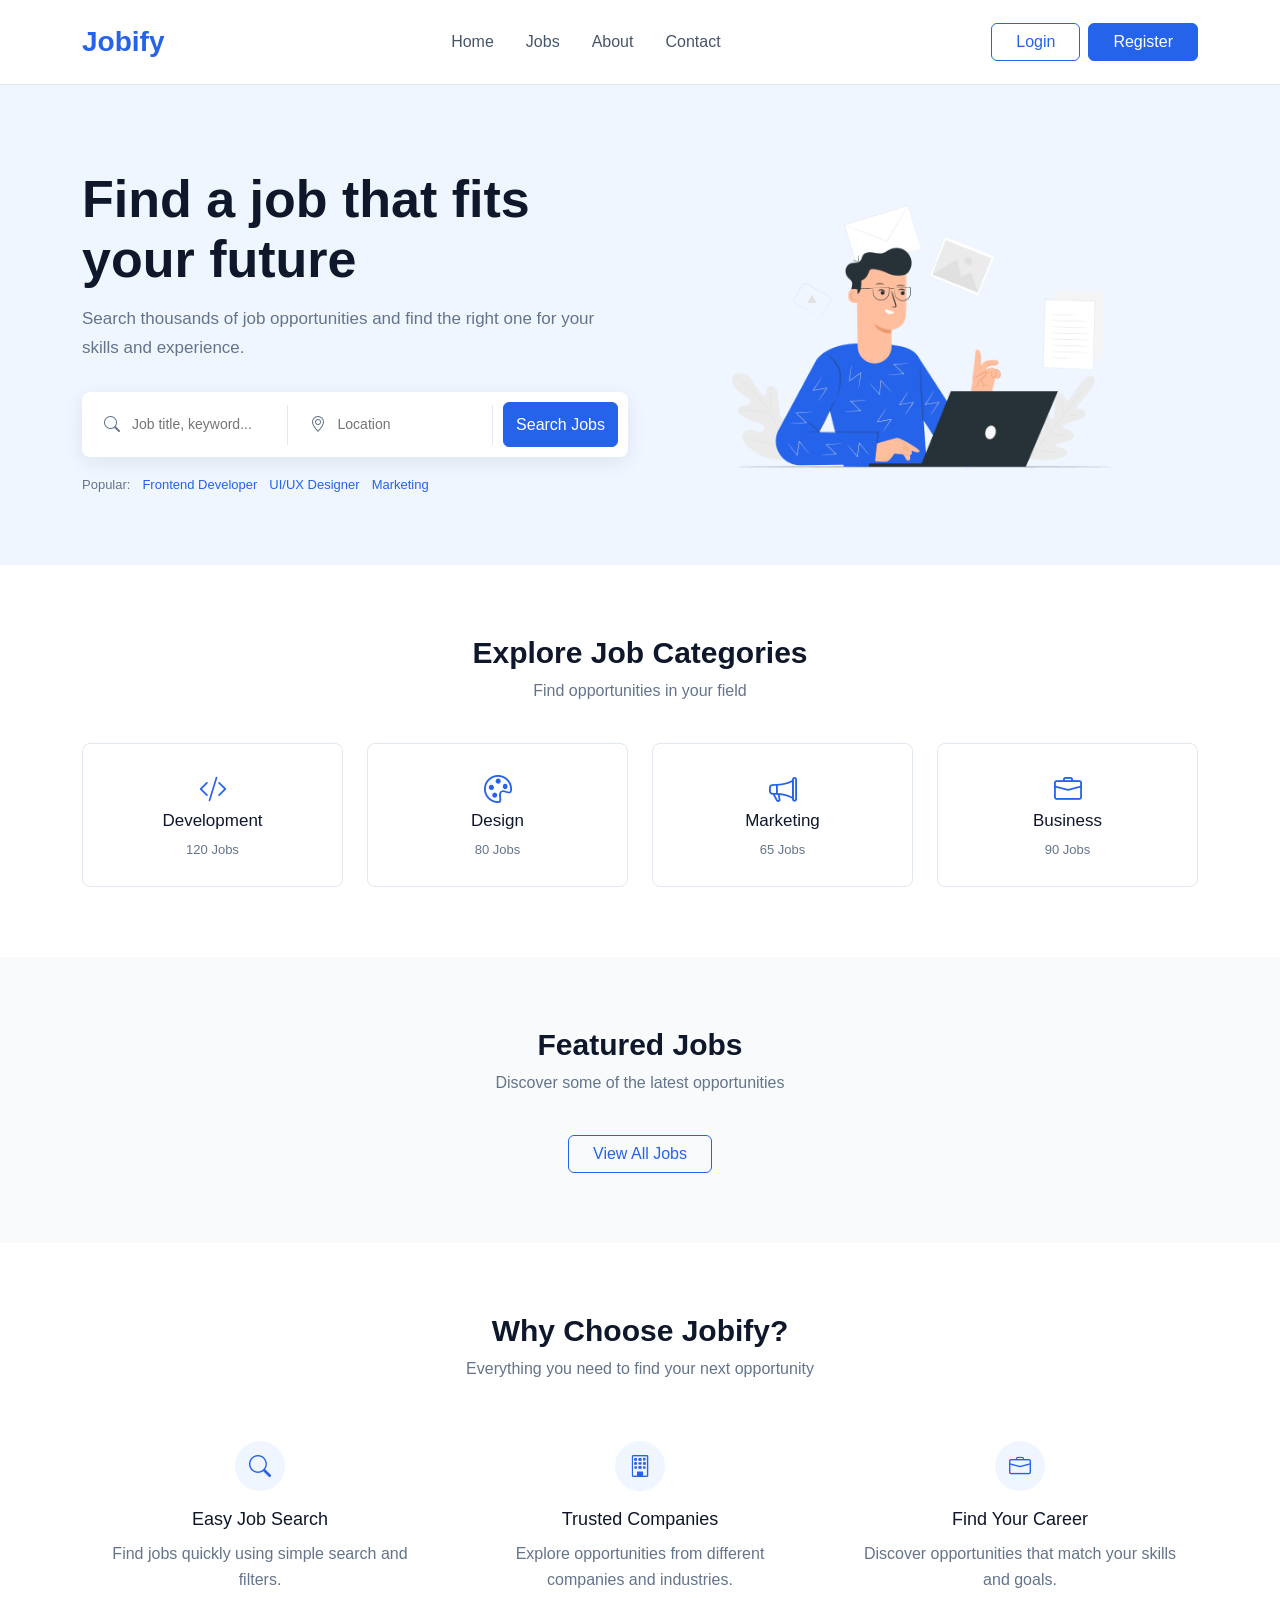
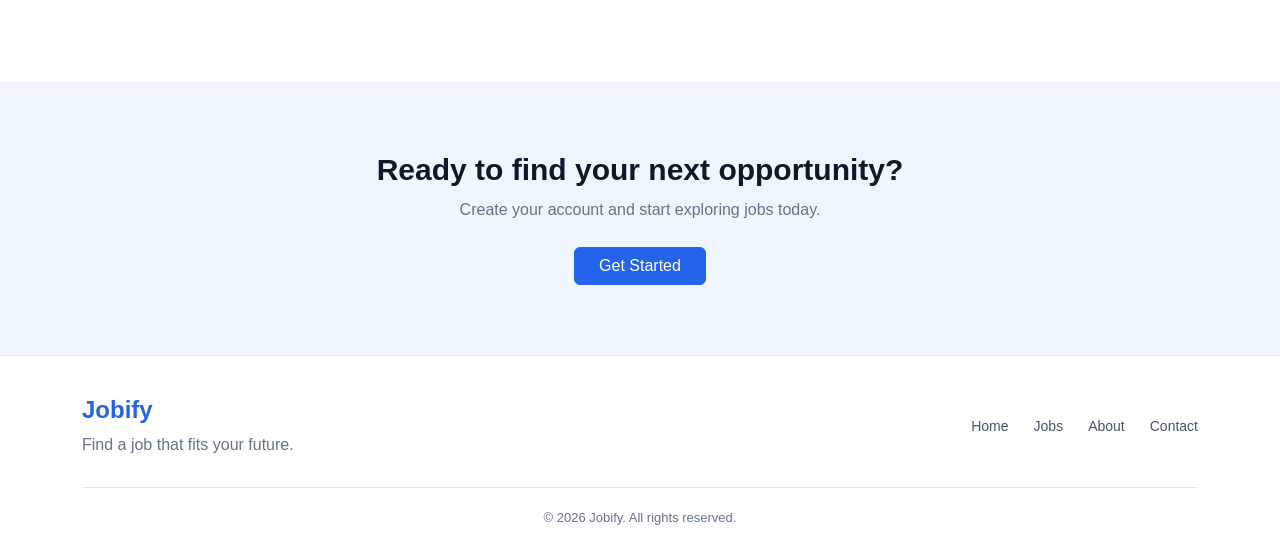
==== index.html @ fd8e952a "Add Jobify job board front-end Static job board built with HTML, CSS, Bootstrap 5 and vanilla JavaSc" ====
<!DOCTYPE html>
<html lang="en">

<head>
    <meta charset="UTF-8">
    <meta name="viewport" content="width=device-width, initial-scale=1.0">
    <title>Jobify</title>
    <link href="https://cdn.jsdelivr.net/npm/bootstrap@5.3.8/dist/css/bootstrap.min.css" rel="stylesheet">
    <link rel="stylesheet" href="https://cdn.jsdelivr.net/npm/bootstrap-icons@1.13.1/font/bootstrap-icons.min.css">
    <link rel="stylesheet" href="style.css">
</head>

<body>

    <nav class="navbar navbar-expand-lg bg-white py-3">
        <div class="container">
            <a class="navbar-brand fw-bold fs-3 text-primary" href="index.html">
                Jobify
            </a>

            <button class="navbar-toggler" type="button" data-bs-toggle="collapse" data-bs-target="#navbarNav">
                <span class="navbar-toggler-icon"></span>
            </button>

            <div class="collapse navbar-collapse" id="navbarNav">
                <ul class="navbar-nav mx-auto">
                    <li class="nav-item">
                        <a class="nav-link" href="index.html">Home</a>
                    </li>
                    <li class="nav-item">
                        <a class="nav-link" href="jobs.html">Jobs</a>
                    </li>
                    <li class="nav-item">
                        <a class="nav-link" href="about.html">About</a>
                    </li>
                    <li class="nav-item">
                        <a class="nav-link" href="contact.html">Contact</a>
                    </li>
                </ul>

                <div class="d-flex gap-2" id="authLinks">
                    <a href="login.html" class="btn btn-outline-primary px-4">Login</a>
                    <a href="register.html" class="btn btn-primary px-4">Register</a>
                </div>
            </div>
        </div>
    </nav>
    <section class="hero">
        <div class="container">
            <div class="row align-items-center">
                <div class="col-lg-6">
                    <h1>Find a job that fits your future</h1>

                    <p>
                        Search thousands of job opportunities and find the right one for your skills and experience.
                    </p>

                    <div class="search-box">
                        <div class="search-input">
                            <i class="bi bi-search"></i>
                            <input type="text" id="jobSearch" placeholder="Job title, keyword...">
                        </div>

                        <div class="search-input">
                            <i class="bi bi-geo-alt"></i>
                            <input type="text" placeholder="Location">
                        </div>

                        <button class="btn btn-primary" id="searchButton">
                            Search Jobs
                        </button>
                    </div>

                    <div class="popular-searches">
                        <span>Popular:</span>
                        <a href="#">Frontend Developer</a>
                        <a href="#">UI/UX Designer</a>
                        <a href="#">Marketing</a>
                    </div>
                </div>

                <div class="col-lg-6">
                    <div class="hero-image">
                        <img src="assets/hero.jpg" alt="Job search">
                    </div>
                </div>
            </div>
        </div>
    </section>
    <section class="categories-section">
        <div class="container">
            <div class="section-heading">
                <h2>Explore Job Categories</h2>
                <p>Find opportunities in your field</p>
            </div>

            <div class="row g-4">
                <div class="col-md-3 col-6">
                    <div class="category-card">
                        <i class="bi bi-code-slash"></i>
                        <h5>Development</h5>
                        <span>120 Jobs</span>
                    </div>
                </div>

                <div class="col-md-3 col-6">
                    <div class="category-card">
                        <i class="bi bi-palette"></i>
                        <h5>Design</h5>
                        <span>80 Jobs</span>
                    </div>
                </div>

                <div class="col-md-3 col-6">
                    <div class="category-card">
                        <i class="bi bi-megaphone"></i>
                        <h5>Marketing</h5>
                        <span>65 Jobs</span>
                    </div>
                </div>

                <div class="col-md-3 col-6">
                    <div class="category-card">
                        <i class="bi bi-briefcase"></i>
                        <h5>Business</h5>
                        <span>90 Jobs</span>
                    </div>
                </div>
            </div>
        </div>
    </section>

    <section class="featured-section">
        <div class="container">
            <div class="section-heading">
                <h2>Featured Jobs</h2>
                <p>Discover some of the latest opportunities</p>
            </div>

            <div class="row g-4" id="featuredJobs"></div>

            <div class="text-center mt-4">
                <a href="jobs.html" class="btn btn-outline-primary px-4">
                    View All Jobs
                </a>
            </div>
        </div>
    </section>

    <section class="why-section">
        <div class="container">
            <div class="section-heading">
                <h2>Why Choose Jobify?</h2>
                <p>Everything you need to find your next opportunity</p>
            </div>

            <div class="row g-4">
                <div class="col-md-4">
                    <div class="why-card">
                        <i class="bi bi-search"></i>
                        <h5>Easy Job Search</h5>
                        <p>Find jobs quickly using simple search and filters.</p>
                    </div>
                </div>

                <div class="col-md-4">
                    <div class="why-card">
                        <i class="bi bi-building"></i>
                        <h5>Trusted Companies</h5>
                        <p>Explore opportunities from different companies and industries.</p>
                    </div>
                </div>

                <div class="col-md-4">
                    <div class="why-card">
                        <i class="bi bi-briefcase"></i>
                        <h5>Find Your Career</h5>
                        <p>Discover opportunities that match your skills and goals.</p>
                    </div>
                </div>
            </div>
        </div>
    </section>

    <section class="cta-section">
        <div class="container">
            <div class="cta-content">
                <h2>Ready to find your next opportunity?</h2>
                <p>Create your account and start exploring jobs today.</p>
                <a href="register.html" class="btn btn-primary px-4">
                    Get Started
                </a>
            </div>
        </div>
    </section>

    <footer class="footer">
        <div class="container">
            <div class="footer-content">
                <div>
                    <h4>Jobify</h4>
                    <p>Find a job that fits your future.</p>
                </div>

                <div class="footer-links">
                    <a href="index.html">Home</a>
                    <a href="jobs.html">Jobs</a>
                    <a href="about.html">About</a>
                    <a href="contact.html">Contact</a>
                </div>
            </div>

            <div class="footer-bottom">
                <p>© 2026 Jobify. All rights reserved.</p>
            </div>
        </div>
    </footer>

    <script src="https://cdn.jsdelivr.net/npm/bootstrap@5.3.8/dist/js/bootstrap.bundle.min.js"></script>
    <script src="script.js"></script>

</body>

</html>
---- style.css ----
body {
    background-color: #f8fafc;
    color: #0f172a;
    font-family: Arial, sans-serif;
}

.navbar {
    border-bottom: 1px solid #e2e8f0;
}

.navbar-brand {
    color: #2563eb !important;
}

.nav-link {
    color: #475569;
    font-weight: 500;
    margin: 0 8px;
}

.nav-link:hover,
.nav-link.active {
    color: #2563eb;
}

.btn-primary {
    background-color: #2563eb;
    border-color: #2563eb;
}

.btn-primary:hover {
    background-color: #1d4ed8;
    border-color: #1d4ed8;
}

.btn-outline-primary {
    color: #2563eb;
    border-color: #2563eb;
}

.btn-outline-primary:hover {
    background-color: #2563eb;
    border-color: #2563eb;
}

.hero {
    background-color: #eff6ff;
    padding: 20px 0;
}

.hero-label {
    color: #2563eb;
    font-size: 15px;
    font-weight: 600;
}

.hero h1 {
    font-size: 52px;
    font-weight: 700;
    line-height: 1.15;
    margin: 15px 0;
    max-width: 600px;
}

.hero p {
    color: #64748b;
    font-size: 17px;
    line-height: 1.7;
    max-width: 540px;
    margin-bottom: 30px;
}

.search-box {
    background-color: white;
    padding: 10px;
    border-radius: 8px;
    display: flex;
    align-items: center;
    gap: 10px;
    max-width: 700px;
    box-shadow: 0 5px 20px rgba(15, 23, 42, 0.08);
}

.search-input {
    display: flex;
    align-items: center;
    gap: 10px;
    padding: 8px 12px;
    flex: 1;
    border-right: 1px solid #e2e8f0;
}

.search-input i {
    color: #64748b;
}

.search-input input {
    border: none;
    outline: none;
    width: 100%;
    font-size: 14px;
}

.search-box .btn {
    height: 45px;
    white-space: nowrap;
}

.popular-searches {
    display: flex;
    gap: 12px;
    align-items: center;
    margin-top: 18px;
    font-size: 13px;
}

.popular-searches span {
    color: #64748b;
}

.popular-searches a {
    color: #2563eb;
    text-decoration: none;
}

.hero-image {
    width: 100%;
    display: flex;
    align-items: center;
    justify-content: center;
}

.hero-image img {
    max-width: 100%;
    max-height: 440px;
    width: auto;
    height: auto;
    object-fit: contain;
    display: block;
}

@media (max-width: 991px) {
    .hero {
        padding: 60px 0;
    }

    .hero h1 {
        font-size: 42px;
    }

    .hero-image {
        margin-top: 50px;
    }

    .hero-image img {
        max-height: 360px;
    }
}

@media (max-width: 767px) {
    .hero h1 {
        font-size: 36px;
    }

    .search-box {
        flex-direction: column;
        align-items: stretch;
    }

    .search-input {
        border-right: none;
        border-bottom: 1px solid #e2e8f0;
    }

    .search-box .btn {
        width: 100%;
    }

    .popular-searches {
        flex-wrap: wrap;
    }

    .hero-image img {
        max-height: 280px;
    }
}

.auth-page {
    min-height: calc(100vh - 73px);
    display: flex;
    align-items: center;
    justify-content: center;
    padding: 50px 20px;
    background-color: #f8fafc;
}

.auth-card {
    width: 100%;
    max-width: 460px;
    background-color: #ffffff;
    padding: 40px;
    border: 1px solid #e2e8f0;
    border-radius: 10px;
}

.auth-card h1 {
    font-size: 28px;
    font-weight: 700;
    margin-bottom: 8px;
}

.auth-card p {
    color: #64748b;
}

.auth-card .form-label {
    font-weight: 500;
    color: #334155;
}

.auth-card .form-control {
    height: 46px;
    border-color: #cbd5e1;
}

.auth-card .form-control:focus {
    border-color: #2563eb;
    box-shadow: 0 0 0 3px rgba(37, 99, 235, 0.1);
}

.auth-card .btn {
    height: 46px;
}

.auth-link {
    color: #2563eb;
    text-decoration: none;
}

.auth-link:hover {
    text-decoration: underline;
}

@media (max-width: 576px) {
    .auth-card {
        padding: 30px 20px;
    }

    .auth-page {
        padding: 30px 15px;
    }
}

.jobs-section {
    padding: 60px 0;
    background-color: #f8fafc;
    min-height: calc(100vh - 73px);
}

.jobs-header {
    margin-bottom: 35px;
}

.jobs-header h1 {
    font-size: 38px;
    font-weight: 700;
    margin-bottom: 10px;
}

.jobs-header p {
    color: #64748b;
    margin: 0;
}

.job-search {
    background-color: #ffffff;
    padding: 18px;
    border: 1px solid #e2e8f0;
    border-radius: 8px;
    margin-bottom: 40px;
}

.search-field {
    height: 42px;
    display: flex;
    align-items: center;
    gap: 10px;
    padding: 0 12px;
    border: 1px solid #dee2e6;
    border-radius: 6px;
}

.search-field i {
    color: #64748b;
}

.search-field input {
    width: 100%;
    border: none;
    outline: none;
    font-size: 14px;
}

.job-search .form-select {
    height: 42px;
}

.jobs-top {
    display: flex;
    justify-content: space-between;
    align-items: center;
    margin-bottom: 20px;
}

.jobs-top h4 {
    margin: 0;
    font-weight: 600;
}

.jobs-top span {
    color: #64748b;
    font-size: 14px;
}

.job-card {
    height: 100%;
    background-color: #ffffff;
    border: 1px solid #e2e8f0;
    border-radius: 8px;
    padding: 24px;
    transition: 0.2s;
}

.job-card:hover {
    border-color: #2563eb;
    transform: translateY(-3px);
}

.job-card {
    height: 100%;
    background-color: #ffffff;
    border: 1px solid #e2e8f0;
    border-radius: 8px;
    padding: 24px;
    transition: 0.2s;
}

.job-card:hover {
    border-color: #2563eb;
    transform: translateY(-2px);
}

.job-card h5 {
    font-size: 19px;
    font-weight: 600;
    margin-bottom: 6px;
}

.company-name {
    color: #64748b;
    font-size: 14px;
}

.job-info {
    display: flex;
    gap: 18px;
    margin: 20px 0;
}

.job-info span {
    color: #64748b;
    font-size: 14px;
}

.job-info i {
    color: #2563eb;
    margin-right: 5px;
}

.job-salary {
    font-weight: 600;
    color: #0f172a;
    margin-bottom: 18px;
}

.job-card .btn {
    width: 100%;
}

.job-card h5 {
    font-size: 18px;
    font-weight: 600;
    margin: 20px 0 6px;
}

.company-name {
    color: #64748b;
    font-size: 14px;
}

.job-info {
    display: flex;
    flex-wrap: wrap;
    gap: 15px;
    margin: 18px 0;
}

.job-info span {
    color: #64748b;
    font-size: 13px;
}

.job-info i {
    color: #2563eb;
    margin-right: 4px;
}

.job-salary {
    font-weight: 600;
    color: #0f172a;
    margin-bottom: 18px;
}

.job-card .btn {
    width: 100%;
}

@media (max-width: 767px) {
    .jobs-section {
        padding: 40px 0;
    }

    .jobs-header h1 {
        font-size: 32px;
    }

    .jobs-top {
        align-items: flex-start;
        gap: 10px;
    }
}

.job-details-section {
    min-height: calc(100vh - 73px);
    background-color: #f8fafc;
    padding: 50px 0;
}

.back-link {
    display: inline-block;
    color: #2563eb;
    text-decoration: none;
    margin-bottom: 25px;
}

.job-details-card {
    background-color: #ffffff;
    border: 1px solid #e2e8f0;
    border-radius: 8px;
    padding: 40px;
}

.job-details-header {
    display: flex;
    justify-content: space-between;
    align-items: center;
    gap: 20px;
}

.job-details-header h1 {
    font-size: 32px;
    font-weight: 700;
    margin-bottom: 6px;
}

.job-details-header p {
    color: #64748b;
    margin: 0;
}

.job-details-info {
    display: flex;
    flex-wrap: wrap;
    gap: 25px;
    margin: 30px 0;
}

.job-details-info span {
    color: #64748b;
}

.job-details-info i {
    color: #2563eb;
    margin-right: 6px;
}

.job-description {
    max-width: 850px;
}

.job-description h3 {
    font-size: 20px;
    font-weight: 600;
    margin: 25px 0 12px;
}

.job-description p,
.job-description li {
    color: #64748b;
    line-height: 1.7;
}

@media (max-width: 767px) {
    .job-details-card {
        padding: 25px;
    }

    .job-details-header {
        flex-direction: column;
        align-items: flex-start;
    }

    .job-details-header h1 {
        font-size: 26px;
    }
}

.categories-section,
.featured-section,
.why-section {
    padding: 70px 0;
    background-color: #ffffff;
}

.featured-section {
    background-color: #f8fafc;
}

.section-heading {
    text-align: center;
    margin-bottom: 40px;
}

.section-heading h2 {
    font-size: 30px;
    font-weight: 700;
    margin-bottom: 8px;
}

.section-heading p {
    color: #64748b;
    margin: 0;
}

.category-card {
    text-align: center;
    padding: 25px 15px;
    border: 1px solid #e2e8f0;
    border-radius: 8px;
    background-color: #ffffff;
    transition: 0.2s;
}

.category-card:hover {
    border-color: #2563eb;
    transform: translateY(-2px);
}

.category-card i {
    color: #2563eb;
    font-size: 28px;
    margin-bottom: 15px;
}

.category-card h5 {
    font-size: 17px;
    margin-bottom: 6px;
}

.category-card span {
    color: #64748b;
    font-size: 13px;
}

.featured-section .job-card {
    background-color: #ffffff;
}

.why-card {
    text-align: center;
    padding: 20px;
}

.why-card i {
    display: inline-flex;
    align-items: center;
    justify-content: center;
    width: 50px;
    height: 50px;
    background-color: #eff6ff;
    color: #2563eb;
    border-radius: 50%;
    font-size: 22px;
    margin-bottom: 18px;
}

.why-card h5 {
    font-size: 18px;
    margin-bottom: 10px;
}

.why-card p {
    color: #64748b;
    line-height: 1.6;
    margin: 0;
}

.cta-section {
    padding: 70px 0;
    background-color: #eff6ff;
}

.cta-content {
    text-align: center;
}

.cta-content h2 {
    font-size: 30px;
    font-weight: 700;
    margin-bottom: 10px;
}

.cta-content p {
    color: #64748b;
    margin-bottom: 25px;
}

.footer {
    background-color: #ffffff;
    border-top: 1px solid #e2e8f0;
    padding: 40px 0 20px;
}

.footer-content {
    display: flex;
    justify-content: space-between;
    align-items: center;
    gap: 30px;
}

.footer h4 {
    color: #2563eb;
    font-weight: 700;
    margin-bottom: 8px;
}

.footer p {
    color: #64748b;
    margin: 0;
}

.footer-links {
    display: flex;
    gap: 25px;
}

.footer-links a {
    color: #475569;
    text-decoration: none;
    font-size: 14px;
}

.footer-links a:hover {
    color: #2563eb;
}

.footer-bottom {
    border-top: 1px solid #e2e8f0;
    margin-top: 30px;
    padding-top: 20px;
    text-align: center;
}

.footer-bottom p {
    font-size: 13px;
}

@media (max-width: 767px) {

    .categories-section,
    .featured-section,
    .why-section,
    .cta-section {
        padding: 50px 0;
    }

    .section-heading h2,
    .cta-content h2 {
        font-size: 26px;
    }

    .footer-content {
        flex-direction: column;
        align-items: flex-start;
    }

    .footer-links {
        flex-wrap: wrap;
        gap: 15px;
    }
}

.about-section {
    padding: 70px 0;
    background-color: #f8fafc;
    min-height: calc(100vh - 73px);
}

.about-content {
    max-width: 800px;
    margin: 0 auto;
    text-align: center;
}

.about-content h1 {
    font-size: 38px;
    font-weight: 700;
    margin-bottom: 20px;
}

.about-content p {
    color: #64748b;
    line-height: 1.7;
}

.about-card {
    height: 100%;
    background-color: #ffffff;
    border: 1px solid #e2e8f0;
    border-radius: 8px;
    padding: 30px;
    text-align: center;
}

.about-card i {
    color: #2563eb;
    font-size: 28px;
    margin-bottom: 18px;
}

.about-card h5 {
    font-weight: 600;
    margin-bottom: 10px;
}

.about-card p {
    color: #64748b;
    line-height: 1.6;
    margin: 0;
}

.about-stats {
    display: flex;
    justify-content: space-around;
    text-align: center;
    margin-top: 70px;
}

.about-stats h3 {
    color: #2563eb;
    font-size: 30px;
    font-weight: 700;
    margin-bottom: 5px;
}

.about-stats span {
    color: #64748b;
}

.contact-section {
    padding: 70px 0;
    background-color: #f8fafc;
    min-height: calc(100vh - 73px);
}

.contact-section .section-heading {
    margin-bottom: 50px;
}

.contact-section .section-heading h1 {
    font-size: 38px;
    font-weight: 700;
}

.contact-section .section-heading p {
    color: #64748b;
}

.contact-info h3 {
    font-size: 24px;
    font-weight: 600;
    margin-bottom: 15px;
}

.contact-info>p {
    color: #64748b;
    line-height: 1.7;
    margin-bottom: 30px;
}

.contact-item {
    display: flex;
    gap: 15px;
    margin-bottom: 25px;
}

.contact-item i {
    color: #2563eb;
    font-size: 20px;
}

.contact-item h6 {
    margin-bottom: 5px;
    font-weight: 600;
}

.contact-item p {
    color: #64748b;
    margin: 0;
}

.contact-form-card {
    background-color: #ffffff;
    border: 1px solid #e2e8f0;
    border-radius: 8px;
    padding: 35px;
}

.contact-form-card .form-control {
    border-color: #cbd5e1;
}

.contact-form-card .form-control:focus {
    border-color: #2563eb;
    box-shadow: 0 0 0 3px rgba(37, 99, 235, 0.1);
}

@media (max-width: 767px) {

    .about-section,
    .contact-section {
        padding: 50px 0;
    }

    .about-content h1,
    .contact-section .section-heading h1 {
        font-size: 32px;
    }

    .about-stats {
        flex-direction: column;
        gap: 30px;
        margin-top: 50px;
    }

    .contact-form-card {
        padding: 25px;
    }
}
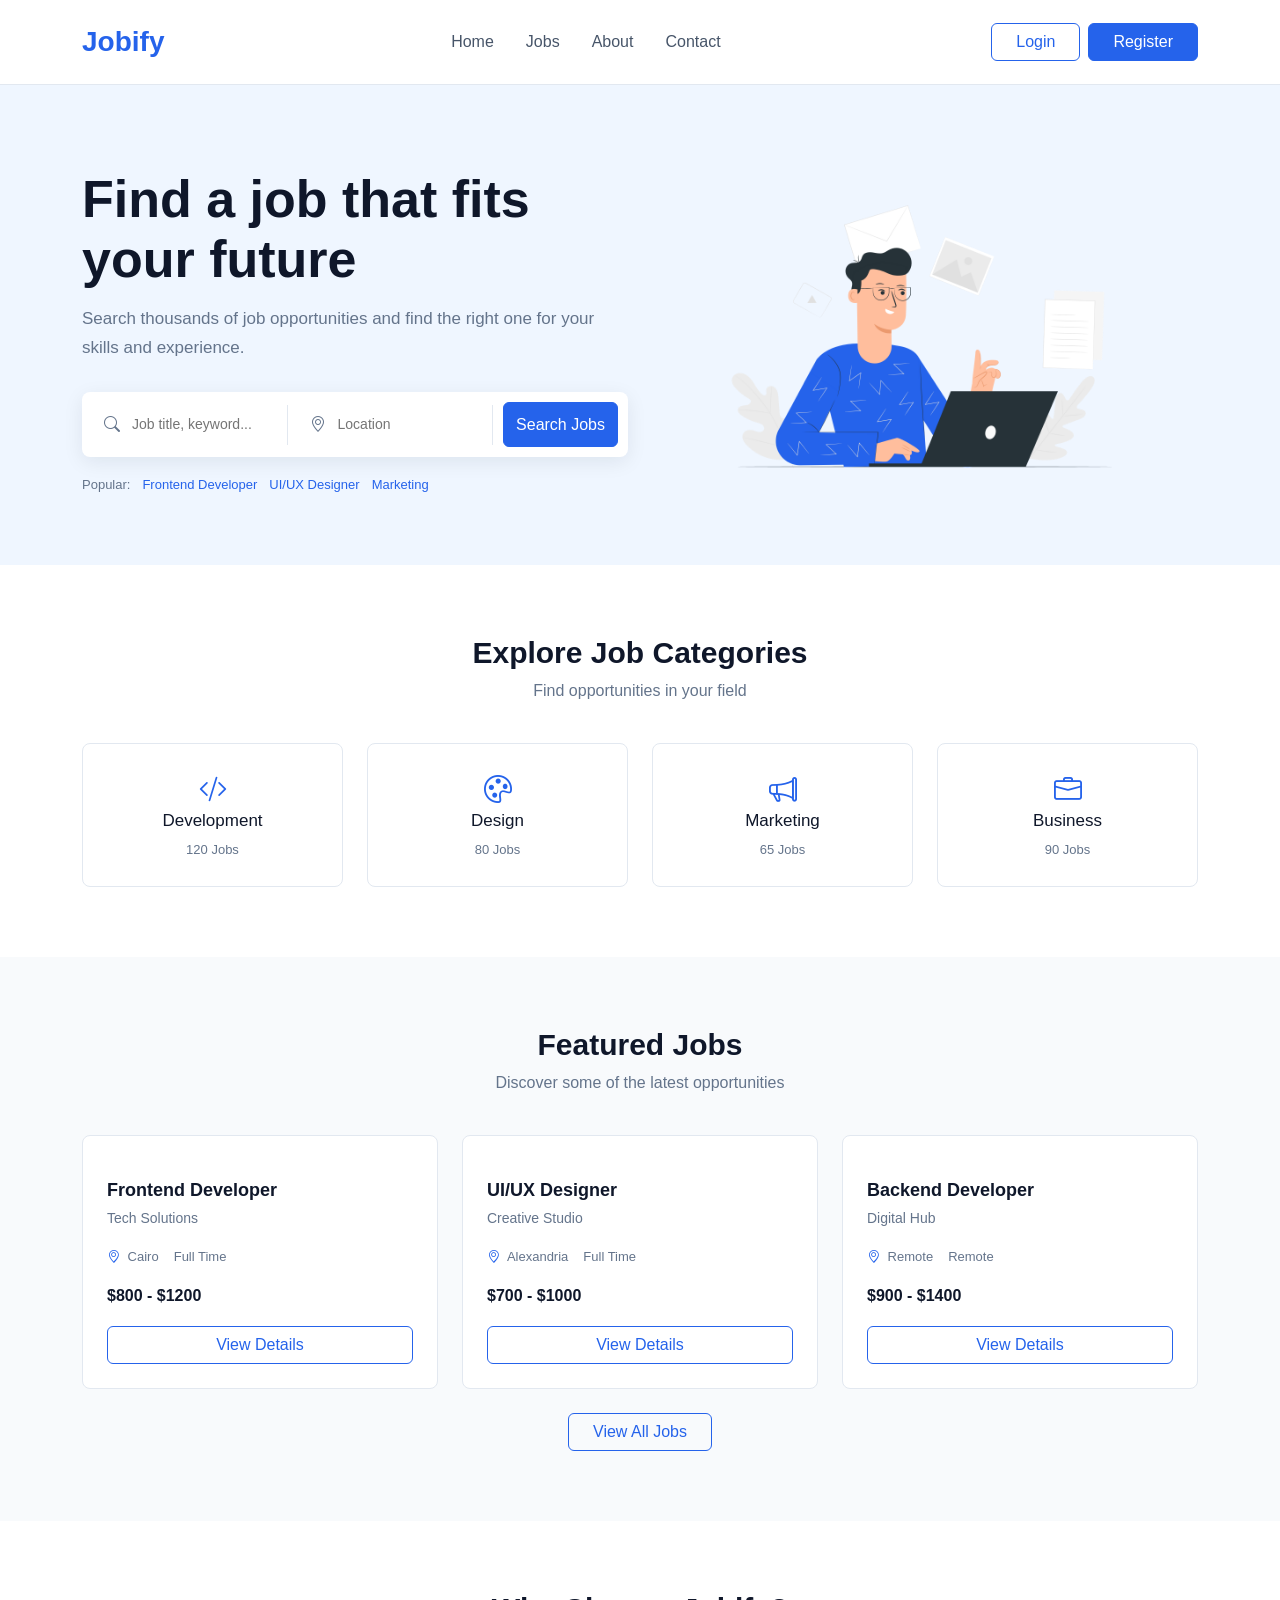
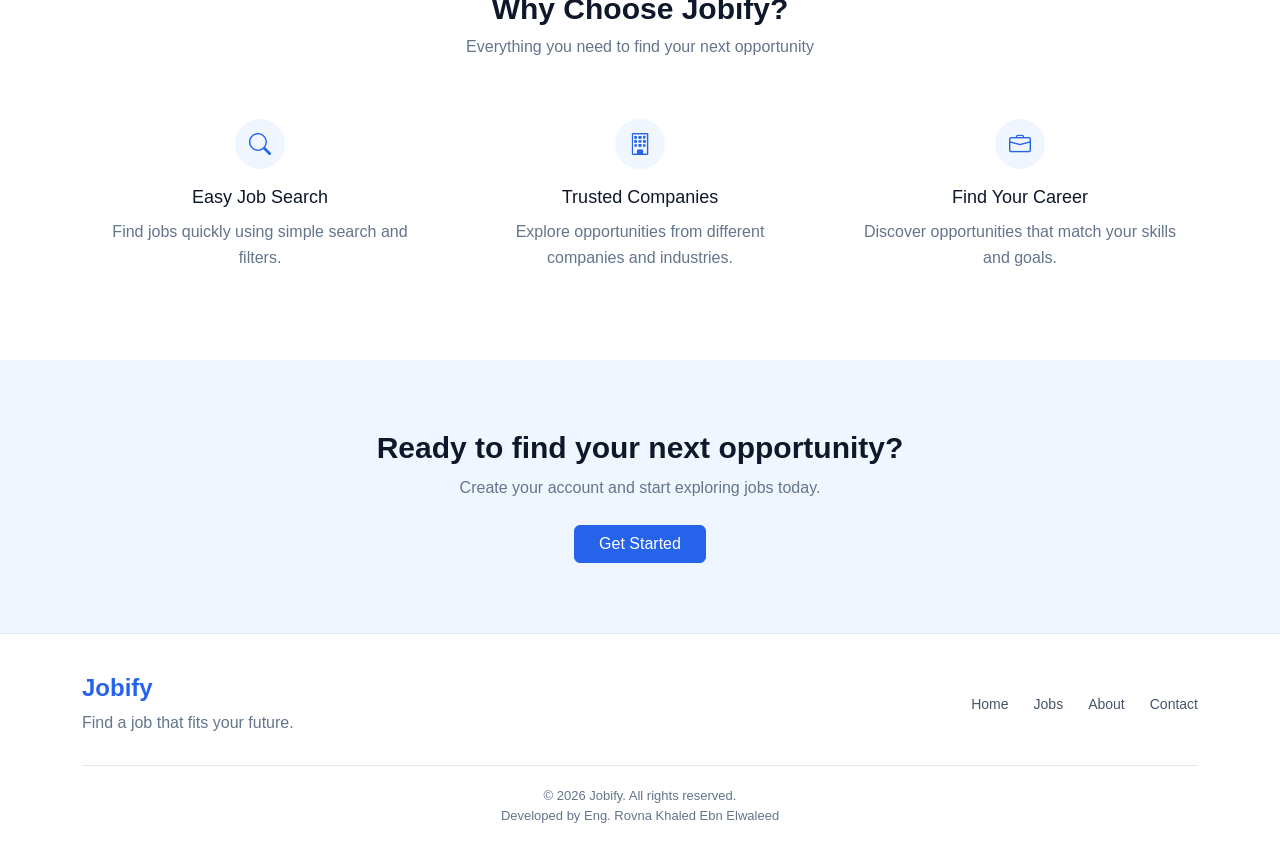
==== commit 733e9cef: "Credit the developer in the footer Co-Authored-By: Claude Opus 5 <noreply@anthropic.com>" ====
--- a/index.html
+++ b/index.html
@@ -212,6 +212,7 @@
 
             <div class="footer-bottom">
                 <p>© 2026 Jobify. All rights reserved.</p>
+                <p>Developed by Eng. Rovna Khaled Ebn Elwaleed</p>
             </div>
         </div>
     </footer>
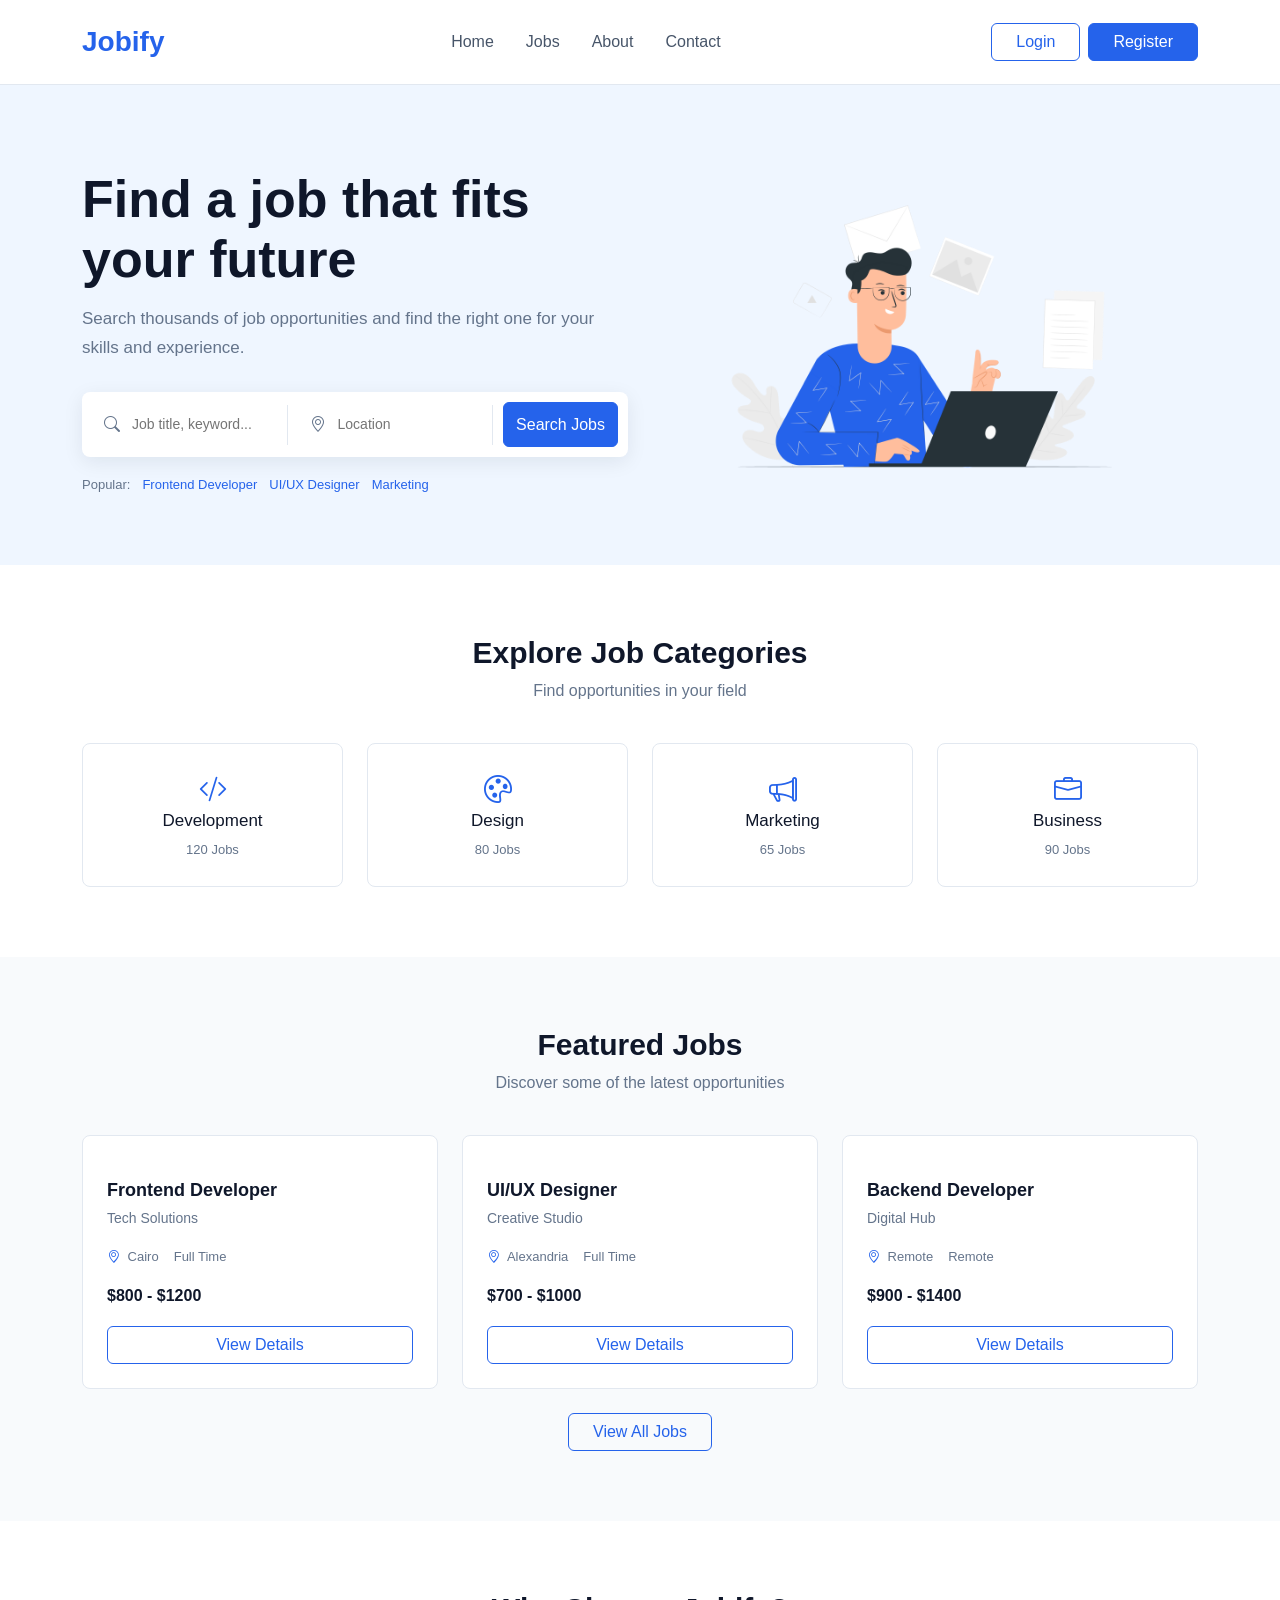
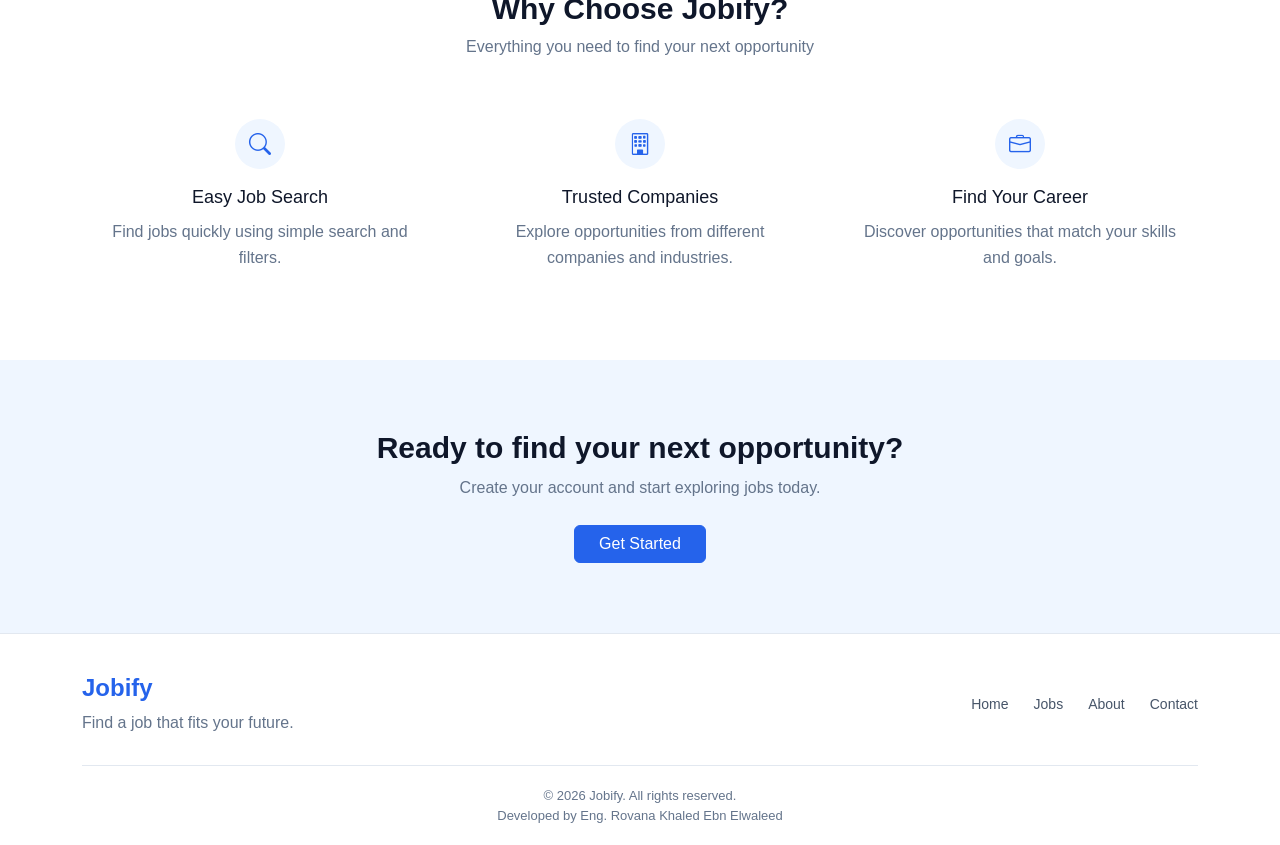
==== commit e2bc8262: "Replace apply alert with a success toast Show a dismissible success toast in the bottom corner inste" ====
--- a/index.html
+++ b/index.html
@@ -212,7 +212,7 @@
 
             <div class="footer-bottom">
                 <p>© 2026 Jobify. All rights reserved.</p>
-                <p>Developed by Eng. Rovna Khaled Ebn Elwaleed</p>
+                <p>Developed by Eng. Rovana Khaled Ebn Elwaleed</p>
             </div>
         </div>
     </footer>
--- a/style.css
+++ b/style.css
@@ -866,4 +866,45 @@
     .contact-form-card {
         padding: 25px;
     }
-}+}
+.toast-success {
+    position: fixed;
+    bottom: 24px;
+    right: 24px;
+    z-index: 1080;
+    display: flex;
+    align-items: flex-start;
+    gap: 14px;
+    max-width: calc(100vw - 48px);
+    width: 360px;
+    padding: 18px 22px;
+    border-radius: 10px;
+    background-color: #2e9e78;
+    color: #ffffff;
+    box-shadow: 0 12px 32px rgba(15, 23, 42, 0.22);
+    opacity: 0;
+    transform: translateY(16px);
+    transition: opacity 0.25s ease, transform 0.25s ease;
+}
+
+.toast-success.show {
+    opacity: 1;
+    transform: translateY(0);
+}
+
+.toast-success i {
+    font-size: 22px;
+    line-height: 1.2;
+}
+
+.toast-success strong {
+    display: block;
+    font-size: 17px;
+    font-weight: 700;
+    margin-bottom: 4px;
+}
+
+.toast-success span {
+    font-size: 14px;
+    line-height: 1.5;
+}
